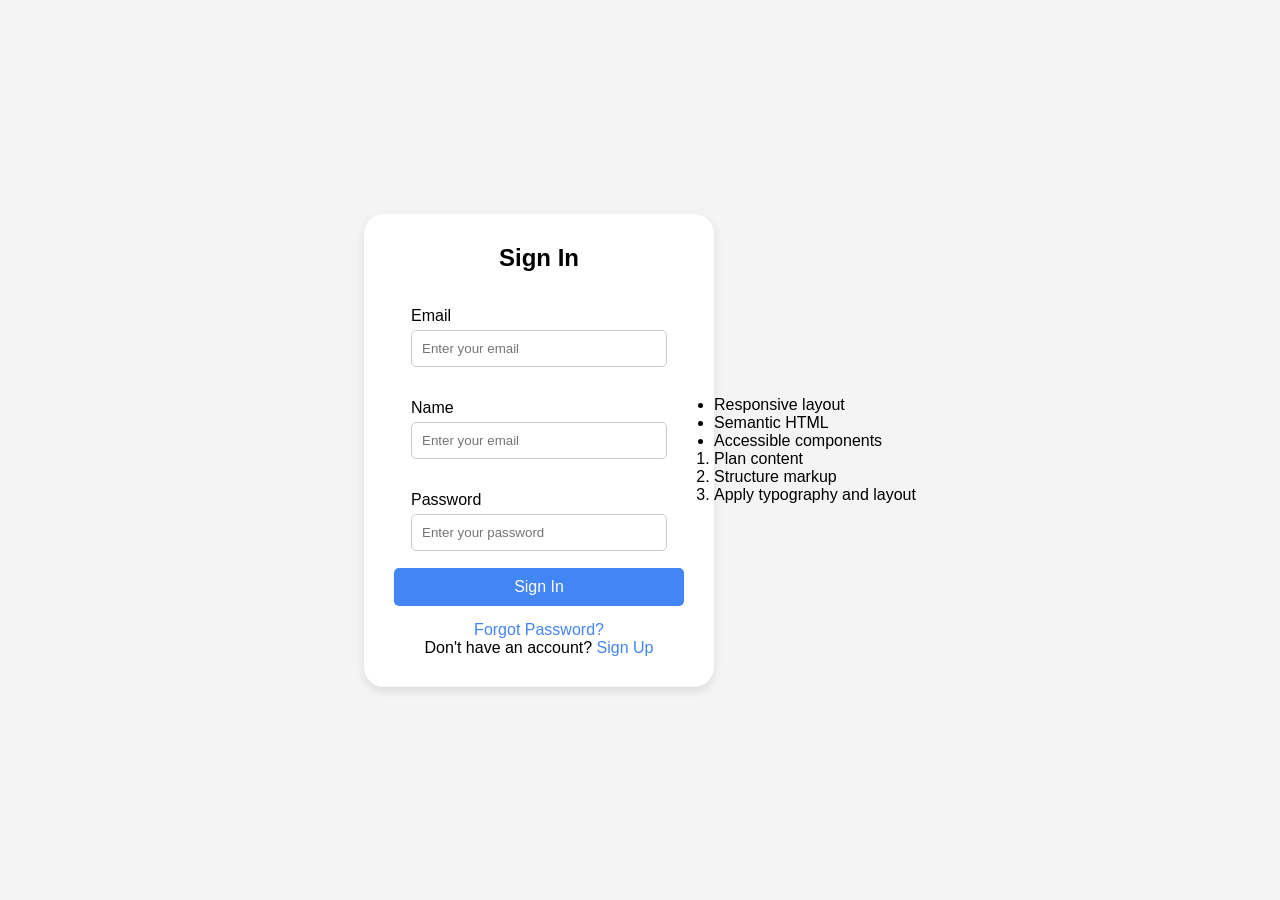
==== html_basics/index.html @ 89d768a0 "html basics" ====
<!DOCTYPE html>
<html lang="en">
<head>
    <meta charset="UTF-8">
    <meta name="viewport" content="width=device-width, initial-scale=1.0">
    <title>Sign In</title>
    <style>
        * {
            margin: 0;
            padding: 0;
            box-sizing: border-box;
            font-family: Arial, sans-serif;
        }

        body {
            display: flex;
            justify-content: center;
            align-items: center;
            height: 100vh;
            background: #f4f4f4;
        }

        .login-container {
            background: white;
            padding: 30px;
            border-radius: 20px;
            box-shadow: 0 4px 10px rgba(0,0,0,0.1);
            width: 350px;
            background-image: url();
        }

        h2 {
            text-align: center;
            margin-bottom: 20px;
        }

        h2:hover {
            color: aqua;
            scale: 1.5;
        }

        .input-group {
            margin: 2px ;
            padding: 15px;
        }

        label {
            display: block;
            margin-bottom: 5px;
        }

        input {
            width: 100%;
            padding: 10px;
            border: 1px solid #ccc;
            border-radius: 5px;
        }

        .btn {
            width: 100%;
            padding: 10px;
            border: none;
            background: #4285F4;
            color: white;
            border-radius: 5px;
            cursor: pointer;
            font-size: 16px;
        }

        .btn:hover {
            background: #3367D6;
        }

        .links {
            text-align: center;
            margin-top: 15px;
        }

        .links a {
            text-decoration: none;
            color: #4285F4;
        }
    </style>
</head>
<body>

<div class="login-container">
    <h2>Sign In</h2>

    <form>
        <div class="input-group">
            <label>Email</label>
            <input type="email" placeholder="Enter your email" required>
        </div>

        <div class="input-group">
            <label>Name</label>
            <input type="email" placeholder="Enter your email" required>
        </div>

        <div class="input-group">
            <label>Password</label>
            <input type="password" placeholder="Enter your password" required>
        </div>

        <button type="submit" class="btn">Sign In</button>

        <div class="links">
            <p><a href="#">Forgot Password?</a></p>
            <p>Don't have an account? <a href="#">Sign Up</a></p>
        </div>
    </form>
</div>

    <div class="lists">
        <ul class="features">
            <li>Responsive layout</li>
            <li>Semantic HTML</li>
            <li>Accessible components</li>
            </ul>
            <ol class="steps">
            <li>Plan content</li>
            <li>Structure markup</li>
            <li>Apply typography and layout</li>
            </ol>
    </div>

</body>
</html>
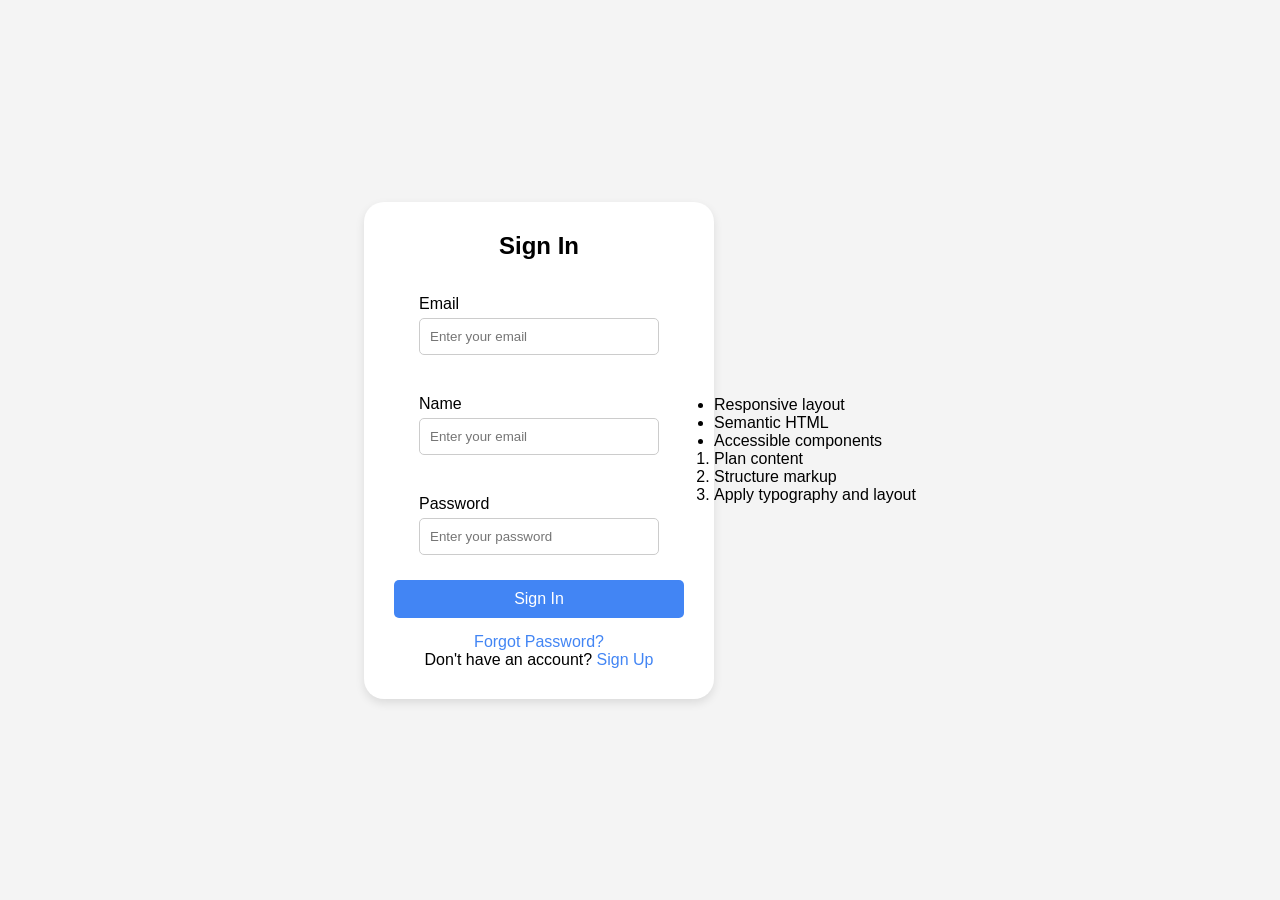
==== commit d313466f: "style updates" ====
--- a/html_basics/index.html
+++ b/html_basics/index.html
@@ -35,12 +35,12 @@
         }
 
         h2:hover {
-            color: aqua;
+            color: red;
             scale: 1.5;
         }
 
         .input-group {
-            margin: 2px ;
+            margin: 10px ;
             padding: 15px;
         }
 
